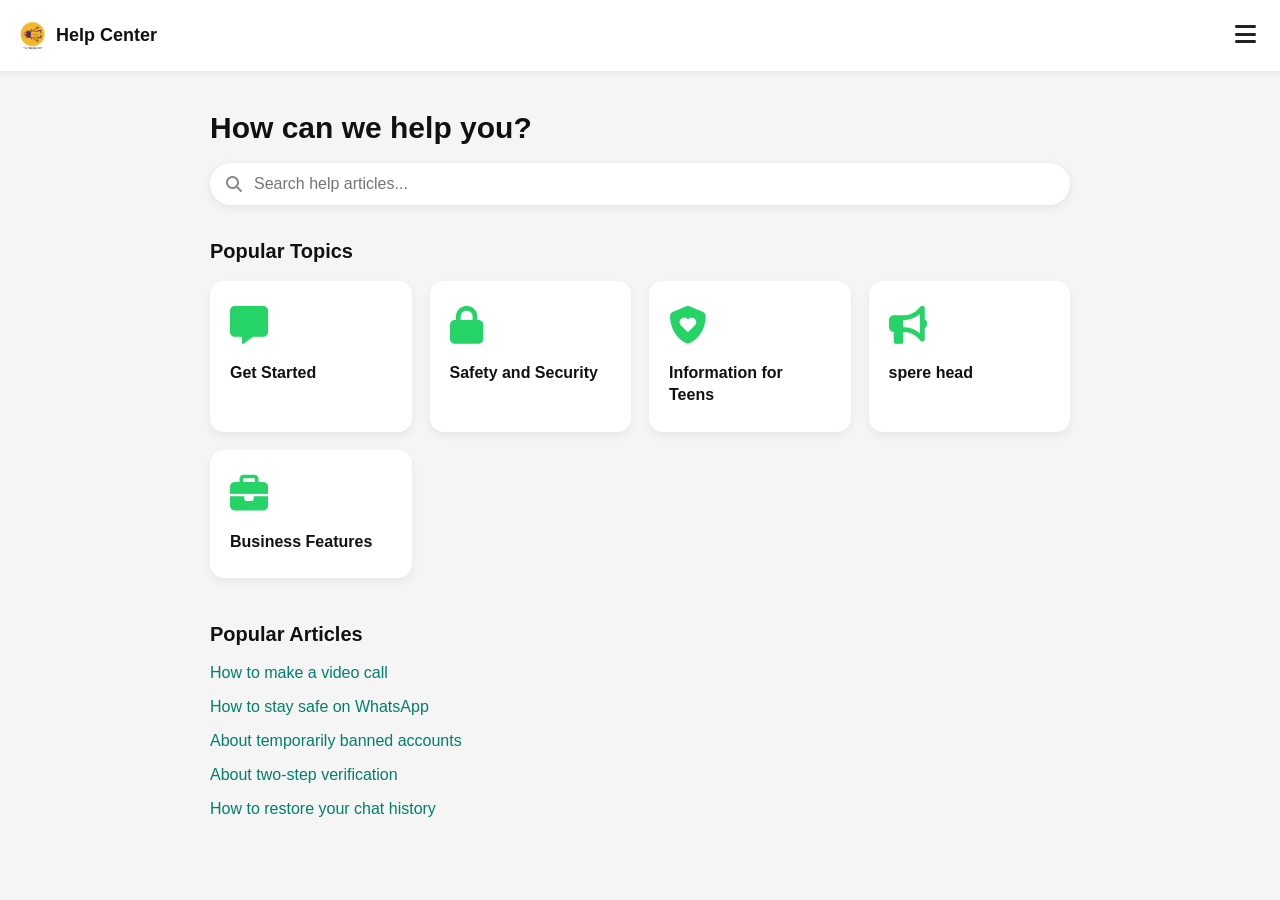
==== html/index.html @ 2018b388 "first commit" ====
<!DOCTYPE html>
<html lang="en">

<head>
    <meta charset="UTF-8">
    <meta name="viewport" content="width=device-width,initial-scale=1.0">
    <title>Help Center</title>
    <link rel="icon" href="/images/favicon.ico" type="image/x-icon">
    <link rel="stylesheet" href="/css/body.css">
    <link rel="stylesheet" href="https://cdnjs.cloudflare.com/ajax/libs/font-awesome/6.5.2/css/all.min.css" />
</head>

<body>

    <header>
        <div class="logo">
            <img src="/images/tktLogo.jpg" alt="TKT Logo">
            <span>Help Center</span>
        </div>
        <button id="menu-btn">
            <i class="fa-solid fa-bars"></i>
        </button>
    </header>

    <div id="overlay"></div>

    <nav id="drawer">
        <div class="drawer-header">
            <h2>Help Center</h2>
            <button id="close-btn">
                <i class="fa-solid fa-xmark"></i>
            </button>
        </div>

        <div class="search">
            <i class="fa-solid fa-magnifying-glass"></i>
            <input type="text" placeholder="Search help articles...">
        </div>

        <ul>
            <li>
                <i class="fa-solid fa-flag"></i>
                Get Started
                <i class="fa-solid fa-chevron-down"></i>
            </li>

            <li>
                <i class="fa-solid fa-message"></i>
                Chats
                <i class="fa-solid fa-chevron-down"></i>
            </li>

            <li>
                <i class="fa-solid fa-store"></i>
                Connect with Businesses
                <i class="fa-solid fa-chevron-down"></i>
            </li>

            <li>
                <i class="fa-solid fa-phone"></i>
                Voice and Video Calls
                <i class="fa-solid fa-chevron-down"></i>
            </li>
        </ul>
    </nav>

    <main>

        <h2>How can we help you?</h2>

        <div class="search-box">
            <i class="fa-solid fa-magnifying-glass"></i>
            <input type="text" placeholder="Search help articles...">
        </div>

        <h3>Popular Topics</h3>

        <div class="topics">

            <div class="card">
                <i class="fa-solid fa-message"></i>
                <p>Get Started</p>
            </div>

            <div class="card">
                <i class="fa-solid fa-lock"></i>
                <p>Safety and Security</p>
            </div>


            <div class="card">
                <i class="fa-solid fa-shield-heart"></i>
                <p>Information for Teens</p>
            </div>

            <div class="card">
                <i class="fa-solid fa-bullhorn"></i>
                <p>spere head </p>
            </div>

            <div class="card">
                <i class="fa-solid fa-briefcase"></i>
                <p>Business Features</p>
            </div>

        </div>

        <h3>Popular Articles</h3>

        <div class="articles">
            <a href="#">How to make a video call</a>
            <a href="#">How to stay safe on WhatsApp</a>
            <a href="#">About temporarily banned accounts</a>
            <a href="#">About two-step verification</a>
            <a href="#">How to restore your chat history</a>
        </div>

    </main>

    <script src="/js/brain.js"></script>

</body>

</html>
---- css/body.css ----
* {
    margin: 0;
    padding: 0;
    box-sizing: border-box;
    font-family: Arial, Helvetica, sans-serif;
}

body {
    background: #f5f5f5;
    color: #111;
}


header {
    display: flex;
    justify-content: space-between;
    align-items: center;
    padding: 16px 18px;
    background: #fff;
    box-shadow: 0 2px 6px rgba(0, 0, 0, .08);
    position: sticky;
    top: 0;
    z-index: 1000;
}

.logo {
    display: flex;
    align-items: center;
    gap: 8px;
    font-size: 18px;
    font-weight: 600;
}

.logo img {
    width: 30px;
    height: 30px;
    border-radius: 50%;
}

.logo i {
    color: #25D366;
    font-size: 26px;
}

main {
    padding: 20px;
    max-width: 900px;
    margin: auto;
}

main h2 {
    margin-bottom: 18px;
    margin-top: 20px;
    font-size: 30px;
    font-weight: 700;
}

#menu-btn {
    background: transparent;
    border: none;
    cursor: pointer;
    font-size: 22px;
    color: #222;
    padding: 6px;
}

#menu-btn:hover {
    color: #008069;
}

#menu-btn i {
    font-size: 24px;
}

#close-btn {
    background: transparent;
    border: none;
    cursor: pointer;
    font-size: 24px;
    color: #222;
    padding: 6px;
}

#close-btn:hover {
    color: #008069;
}

.search-box {
    display: flex;
    align-items: center;
    background: #fff;
    padding: 12px 16px;
    border-radius: 30px;
    box-shadow: 0 2px 8px rgba(0, 0, 0, .08);
    margin-bottom: 35px;
}

.search-box i {
    color: #888;
    margin-right: 12px;
}

.search-box input {
    border: none;
    outline: none;
    width: 100%;
    font-size: 16px;
}

h3 {
    margin-bottom: 18px;
    font-size: 20px;
}

.topics {
    display: grid;
    grid-template-columns: repeat(auto-fit, minmax(180px, 1fr));
    gap: 18px;
    margin-bottom: 45px;
}

.card {
    background: #fff;
    padding: 25px 20px;
    border-radius: 14px;
    box-shadow: 0 4px 10px rgba(0, 0, 0, .06);
    transition: .3s;
    cursor: pointer;
}

.card:hover {
    transform: translateY(-5px);
    box-shadow: 0 10px 25px rgba(0, 0, 0, .15);
}

.card i {
    font-size: 38px;
    color: #25D366;
    margin-bottom: 18px;
}

.card p {
    font-weight: 600;
    line-height: 1.4;
}


.articles {
    display: flex;
    flex-direction: column;
    gap: 16px;
}

.articles a {
    text-decoration: none;
    color: #008069;
    font-weight: 500;
    transition: .2s;
}

.articles a:hover {
    color: #25D366;
    padding-left: 8px;
}

#overlay {
    position: fixed;
    top: 0;
    left: 0;
    width: 100%;
    height: 100%;
    background: rgba(0, 0, 0, .4);
    opacity: 0;
    visibility: hidden;
    transition: .3s;
    z-index: 1999;
}



#drawer {
    position: fixed;
    top: 0;
    right: -100%;
    width: 350px;
    max-width: 100%;
    height: 100vh;
    background: white;
    transition: .35s;
    z-index: 2000;
    overflow-y: auto;
    box-shadow: -5px 0 20px rgba(0, 0, 0, .2);
}

#drawer.open {
    right: 0;
}

#overlay.show {
    opacity: 1;
    visibility: visible;
}

.drawer-header {
    display: flex;
    justify-content: space-between;
    align-items: center;
    padding: 18px 20px;
    border-bottom: 1px solid #e6e6e6;
    background: white;
    position: sticky;
    top: 0;
}



.search {
    display: flex;
    align-items: center;
    gap: 12px;
    margin: 20px;
    padding: 12px 18px;
    background: #f1f3f5;
    border-radius: 30px;
}

.search i {
    font-size: 18px;
    color: #777;
    flex-shrink: 0;
}

.search input {
    flex: 1;
    border: none;
    outline: none;
    background: transparent;
    font-size: 16px;
}


ul {
    list-style: none;
}

li {
    display: flex;
    align-items: center;
    gap: 15px;
    padding: 18px 20px;
    font-size: 18px;
    cursor: pointer;
}

li:hover {
    background: #f7f7f7;
}

li .fa-chevron-down {
    margin-left: auto;
    font-size: 14px;
    color: gray;
}

@media(max-width:600px) {
    main {
        padding: 15px;
    }

    main h2 {
        font-size: 24px;
    }

    .topics {
        grid-template-columns: repeat(2, 1fr);
        gap: 12px;
    }

    .card {
        padding: 18px 14px;
    }

    .card i {
        font-size: 30px;
    }
}
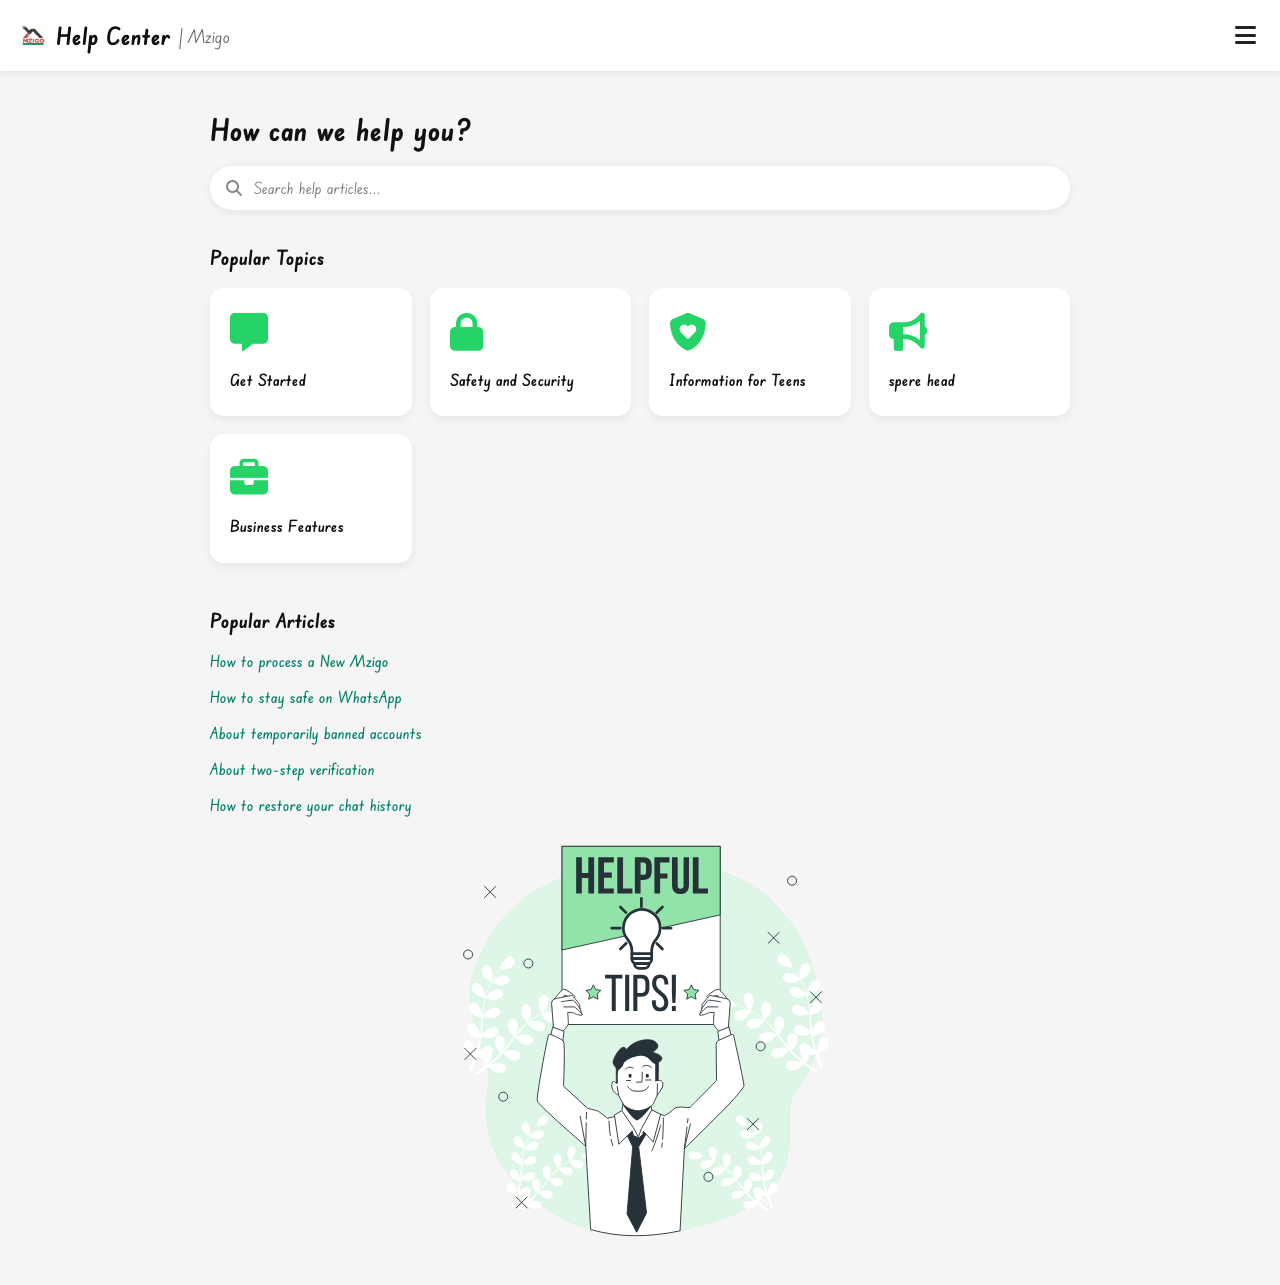
==== commit 34fe0d39: "second push" ====
--- a/html/index.html
+++ b/html/index.html
@@ -6,6 +6,7 @@
     <meta name="viewport" content="width=device-width,initial-scale=1.0">
     <title>Help Center</title>
     <link rel="icon" href="/images/favicon.ico" type="image/x-icon">
+    <link href="https://fonts.googleapis.com/css2?family=Edu+SA+Beginner:wght@300;400;500;600;700&display=swap" rel="stylesheet">
     <link rel="stylesheet" href="/css/body.css">
     <link rel="stylesheet" href="https://cdnjs.cloudflare.com/ajax/libs/font-awesome/6.5.2/css/all.min.css" />
 </head>
@@ -14,8 +15,9 @@
 
     <header>
         <div class="logo">
-            <img src="/images/tktLogo.jpg" alt="TKT Logo">
+            <img src="/images/mzigo-logo.jpg" alt="Logo">
             <span>Help Center</span>
+            <span class="page-title">| Mzigo</span>
         </div>
         <button id="menu-btn">
             <i class="fa-solid fa-bars"></i>
@@ -23,6 +25,7 @@
     </header>
 
     <div id="overlay"></div>
+    
 
     <nav id="drawer">
         <div class="drawer-header">
@@ -65,7 +68,7 @@
     </nav>
 
     <main>
-
+       
         <h2>How can we help you?</h2>
 
         <div class="search-box">
@@ -76,11 +79,12 @@
         <h3>Popular Topics</h3>
 
         <div class="topics">
-
+         <a href="/html/createMzigo.html" class="card-link">
             <div class="card">
                 <i class="fa-solid fa-message"></i>
                 <p>Get Started</p>
             </div>
+            </a>
 
             <div class="card">
                 <i class="fa-solid fa-lock"></i>
@@ -107,14 +111,22 @@
 
         <h3>Popular Articles</h3>
 
-        <div class="articles">
-            <a href="#">How to make a video call</a>
-            <a href="#">How to stay safe on WhatsApp</a>
-            <a href="#">About temporarily banned accounts</a>
-            <a href="#">About two-step verification</a>
-            <a href="#">How to restore your chat history</a>
-        </div>
+<div class="articles-section">
 
+    <div class="articles">
+        <a href="/html/createMzigo.html">How to process a New Mzigo</a>
+        <a href="#">How to stay safe on WhatsApp</a>
+        <a href="#">About temporarily banned accounts</a>
+        <a href="#">About two-step verification</a>
+        <a href="#">How to restore your chat history</a>
+    </div>
+
+    <div class="article-image">
+        <img src="/images/Helpful sign-bro.svg"
+             alt="Customer Support Illustration">
+    </div>
+
+</div>
     </main>
 
     <script src="/js/brain.js"></script>
--- a/css/body.css
+++ b/css/body.css
@@ -2,7 +2,7 @@
     margin: 0;
     padding: 0;
     box-sizing: border-box;
-    font-family: Arial, Helvetica, sans-serif;
+    font-family:"Edu SA Beginner",cursive;
 }
 
 body {
@@ -35,6 +35,16 @@
     width: 30px;
     height: 30px;
     border-radius: 50%;
+}
+.logo span:first-of-type{
+    font-size: 24px;
+    font-weight: bold;
+}
+
+.page-title{
+    font-size: 18px;
+    color: #666;
+    font-weight: 400;
 }
 
 .logo i {
@@ -95,6 +105,7 @@
     margin-bottom: 35px;
 }
 
+
 .search-box i {
     color: #888;
     margin-right: 12px;
@@ -127,6 +138,14 @@
     transition: .3s;
     cursor: pointer;
 }
+.card-link{
+    text-decoration:none;
+    color:inherit;
+}
+
+.card-link .card{
+    height:100%;
+}
 
 .card:hover {
     transform: translateY(-5px);
@@ -162,6 +181,20 @@
     color: #25D366;
     padding-left: 8px;
 }
+
+.article-image{
+    flex:1;
+    display:flex;
+    justify-content:center;
+}
+
+.article-image img{
+    width:100%;
+    max-width:450px;
+    height:auto;
+}
+
+
 
 #overlay {
     position: fixed;
@@ -283,4 +316,17 @@
     .card i {
         font-size: 30px;
     }
+
+     .articles-section{
+        flex-direction:column;
+        text-align:center;
+    }
+
+    .article-image{
+        margin-top:30px;
+    }
+
+    .article-image img{
+        max-width:300px;
+    }
 }
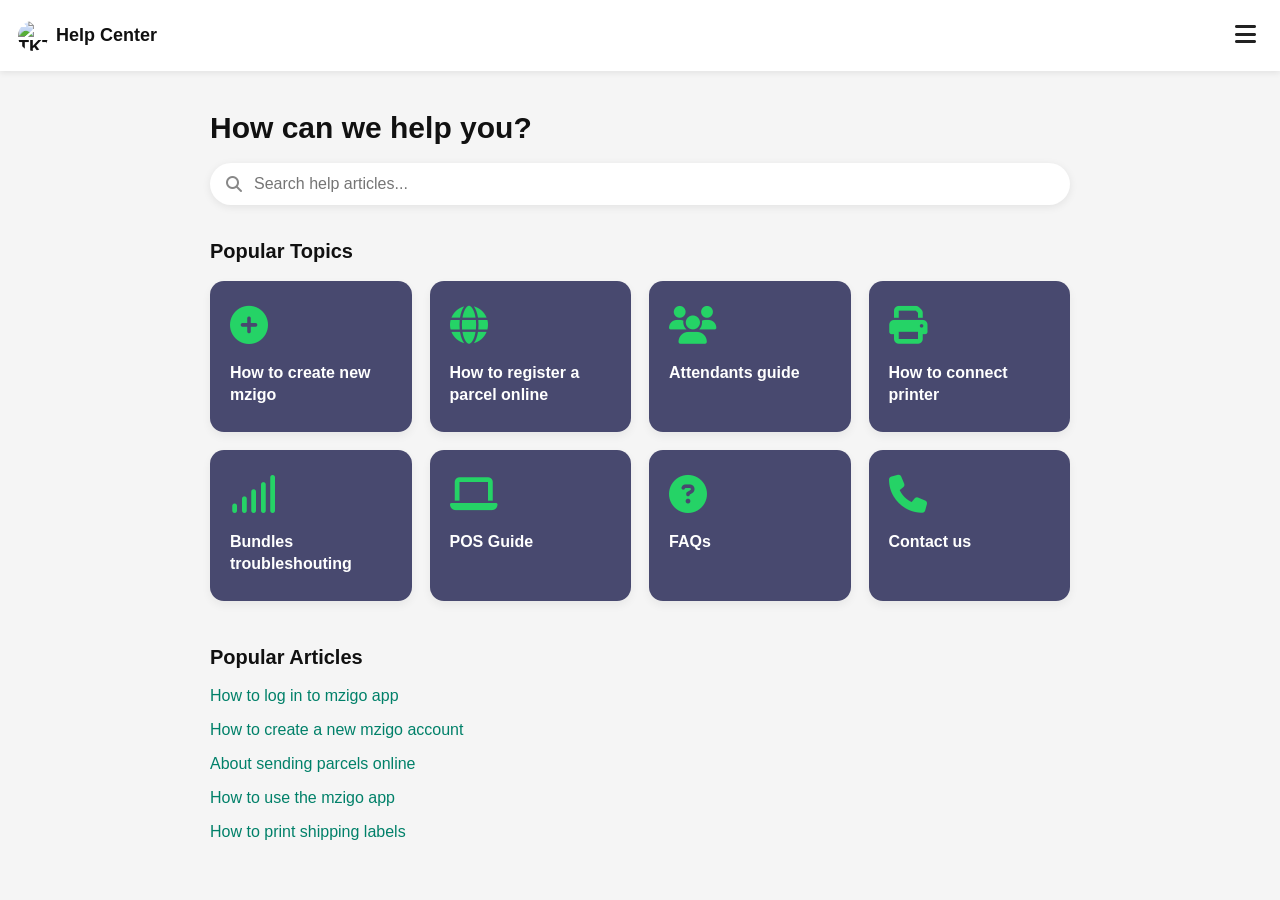
==== commit 962850ca: "sams changes" ====
--- a/html/index.html
+++ b/html/index.html
@@ -6,7 +6,6 @@
     <meta name="viewport" content="width=device-width,initial-scale=1.0">
     <title>Help Center</title>
     <link rel="icon" href="/images/favicon.ico" type="image/x-icon">
-    <link href="https://fonts.googleapis.com/css2?family=Edu+SA+Beginner:wght@300;400;500;600;700&display=swap" rel="stylesheet">
     <link rel="stylesheet" href="/css/body.css">
     <link rel="stylesheet" href="https://cdnjs.cloudflare.com/ajax/libs/font-awesome/6.5.2/css/all.min.css" />
 </head>
@@ -15,9 +14,8 @@
 
     <header>
         <div class="logo">
-            <img src="/images/mzigo-logo.jpg" alt="Logo">
+            <img src="/images/tktLogo.jpg" alt="TKT Logo">
             <span>Help Center</span>
-            <span class="page-title">| Mzigo</span>
         </div>
         <button id="menu-btn">
             <i class="fa-solid fa-bars"></i>
@@ -25,7 +23,6 @@
     </header>
 
     <div id="overlay"></div>
-    
 
     <nav id="drawer">
         <div class="drawer-header">
@@ -42,91 +39,121 @@
 
         <ul>
             <li>
-                <i class="fa-solid fa-flag"></i>
-                Get Started
+                <i class="fa-solid fa-circle-plus"></i>
+                how to create new mzigo
                 <i class="fa-solid fa-chevron-down"></i>
             </li>
 
             <li>
-                <i class="fa-solid fa-message"></i>
-                Chats
+                <i class="fa-solid fa-globe"></i>
+                Registering parcel online
                 <i class="fa-solid fa-chevron-down"></i>
             </li>
 
             <li>
-                <i class="fa-solid fa-store"></i>
-                Connect with Businesses
+                <i class="fa-solid fa-users"></i>
+                Attendants guide
+                <i class="fa-solid fa-chevron-down"></i>
+            </li>
+
+            <li>
+                <i class="fa-solid fa-print"></i>
+                How to connect printer
+                <i class="fa-solid fa-chevron-down"></i>
+            </li>
+
+            <li>
+                <i class="fa-solid fa-signal"></i>
+                Bundles trouble shooting
+                <i class="fa-solid fa-chevron-down"></i>
+            </li>
+
+            <li>
+                <i class="fa-solid fa-laptop"></i>
+                POS Guide
+                <i class="fa-solid fa-chevron-down"></i>
+            </li>
+
+            <li>
+                <i class="fa-solid fa-circle-question"></i>
+                Frequently Asked Questions
                 <i class="fa-solid fa-chevron-down"></i>
             </li>
 
             <li>
                 <i class="fa-solid fa-phone"></i>
-                Voice and Video Calls
+                Contact us
                 <i class="fa-solid fa-chevron-down"></i>
             </li>
         </ul>
     </nav>
 
     <main>
-       
-        <h2>How can we help you?</h2>
+        <div class="card-header1">
+                <p><h2>How can we help you?</h2></p>
+        
 
         <div class="search-box">
             <i class="fa-solid fa-magnifying-glass"></i>
             <input type="text" placeholder="Search help articles...">
         </div>
 
+        </div>
         <h3>Popular Topics</h3>
 
         <div class="topics">
-         <a href="/html/createMzigo.html" class="card-link">
-            <div class="card">
-                <i class="fa-solid fa-message"></i>
-                <p>Get Started</p>
+
+           <div class="card" onclick="openGuide()">
+                <i class="fa-solid fa-circle-plus"></i>
+                <p>How to create new mzigo</p>
             </div>
-            </a>
 
-            <div class="card">
-                <i class="fa-solid fa-lock"></i>
-                <p>Safety and Security</p>
+            <div class="card" onclick="openGuide()">
+                <i class="fa-solid fa-globe"></i>
+                <p>How to register a parcel online</p>
             </div>
 
 
-            <div class="card">
-                <i class="fa-solid fa-shield-heart"></i>
-                <p>Information for Teens</p>
+            <div class="card" onclick="openGuide()">
+                <i class="fa-solid fa-users"></i>
+                <p>Attendants guide</p>
             </div>
 
-            <div class="card">
-                <i class="fa-solid fa-bullhorn"></i>
-                <p>spere head </p>
+            <div class="card" onclick="openGuide()">
+                <i class="fa-solid fa-print"></i>
+                <p>How to connect printer</p>
             </div>
 
-            <div class="card">
-                <i class="fa-solid fa-briefcase"></i>
-                <p>Business Features</p>
+            <div class="card" onclick="openGuide()">
+                <i class="fa-solid fa-signal"></i>
+                <p>Bundles troubleshouting</p>
+            </div>
+             <div class="card" onclick="openGuide()">
+                <i class="fa-solid fa-laptop"></i>
+                <p>POS Guide</p>
+            </div>
+             <div class="card" onclick="openGuide()">
+                <i class="fa-solid fa-circle-question"></i>
+                <p>FAQs</p>
+            </div>
+
+            <div class="card" onclick="openGuide()">
+                <i class="fa-solid fa-phone"></i>
+                <p>Contact us</p>
             </div>
 
         </div>
 
         <h3>Popular Articles</h3>
 
-<div class="articles-section">
+        <div class="articles">
+            <a href="#">How to log in to mzigo app</a>
+            <a href="#">How to create a new mzigo account</a>
+            <a href="#">About sending parcels online</a>
+            <a href="#">How to use the mzigo app</a>
+            <a href="#">How to print shipping labels</a>
+        </div>
 
-    <div class="articles">
-        <a href="/html/createMzigo.html">How to process a New Mzigo</a>
-        <a href="#">How to stay safe on WhatsApp</a>
-        <a href="#">About temporarily banned accounts</a>
-        <a href="#">About two-step verification</a>
-        <a href="#">How to restore your chat history</a>
-    </div>
-
-    <div class="article-image">
-        <img src="/images/Helpful sign-bro.svg"
-             alt="Customer Support Illustration">
-    </div>
-
-</div>
     </main>
 
     <script src="/js/brain.js"></script>
--- a/css/body.css
+++ b/css/body.css
@@ -2,7 +2,7 @@
     margin: 0;
     padding: 0;
     box-sizing: border-box;
-    font-family:"Edu SA Beginner",cursive;
+    font-family: Arial, Helvetica, sans-serif;
 }
 
 body {
@@ -35,16 +35,6 @@
     width: 30px;
     height: 30px;
     border-radius: 50%;
-}
-.logo span:first-of-type{
-    font-size: 24px;
-    font-weight: bold;
-}
-
-.page-title{
-    font-size: 18px;
-    color: #666;
-    font-weight: 400;
 }
 
 .logo i {
@@ -105,7 +95,6 @@
     margin-bottom: 35px;
 }
 
-
 .search-box i {
     color: #888;
     margin-right: 12px;
@@ -131,22 +120,28 @@
 }
 
 .card {
-    background: #fff;
+    background: #48496f;
     padding: 25px 20px;
     border-radius: 14px;
     box-shadow: 0 4px 10px rgba(0, 0, 0, .06);
     transition: .3s;
     cursor: pointer;
 }
-.card-link{
-    text-decoration:none;
-    color:inherit;
-}
-
-.card-link .card{
-    height:100%;
-}
-
+
+.card-header {
+    
+    padding: 25px 20px;
+    border-radius: 14px;
+    color: #ffffff;
+    font-size: 29px;
+}  
+
+.card-header p {
+    font-weight: 600;
+    line-height: 1.4;
+    color: #ffffff;
+    
+}
 .card:hover {
     transform: translateY(-5px);
     box-shadow: 0 10px 25px rgba(0, 0, 0, .15);
@@ -156,11 +151,13 @@
     font-size: 38px;
     color: #25D366;
     margin-bottom: 18px;
+
 }
 
 .card p {
     font-weight: 600;
     line-height: 1.4;
+    color: #ffffff;
 }
 
 
@@ -181,20 +178,6 @@
     color: #25D366;
     padding-left: 8px;
 }
-
-.article-image{
-    flex:1;
-    display:flex;
-    justify-content:center;
-}
-
-.article-image img{
-    width:100%;
-    max-width:450px;
-    height:auto;
-}
-
-
 
 #overlay {
     position: fixed;
@@ -218,7 +201,7 @@
     width: 350px;
     max-width: 100%;
     height: 100vh;
-    background: white;
+    background: #48496f;
     transition: .35s;
     z-index: 2000;
     overflow-y: auto;
@@ -240,7 +223,8 @@
     align-items: center;
     padding: 18px 20px;
     border-bottom: 1px solid #e6e6e6;
-    background: white;
+    
+    background: #788ecd;
     position: sticky;
     top: 0;
 }
@@ -283,6 +267,7 @@
     padding: 18px 20px;
     font-size: 18px;
     cursor: pointer;
+    color: #ffffff;
 }
 
 li:hover {
@@ -316,17 +301,7 @@
     .card i {
         font-size: 30px;
     }
-
-     .articles-section{
-        flex-direction:column;
-        text-align:center;
-    }
-
-    .article-image{
-        margin-top:30px;
-    }
-
-    .article-image img{
-        max-width:300px;
+    .card-header {
+        font-size: 29px;
     }
 }
